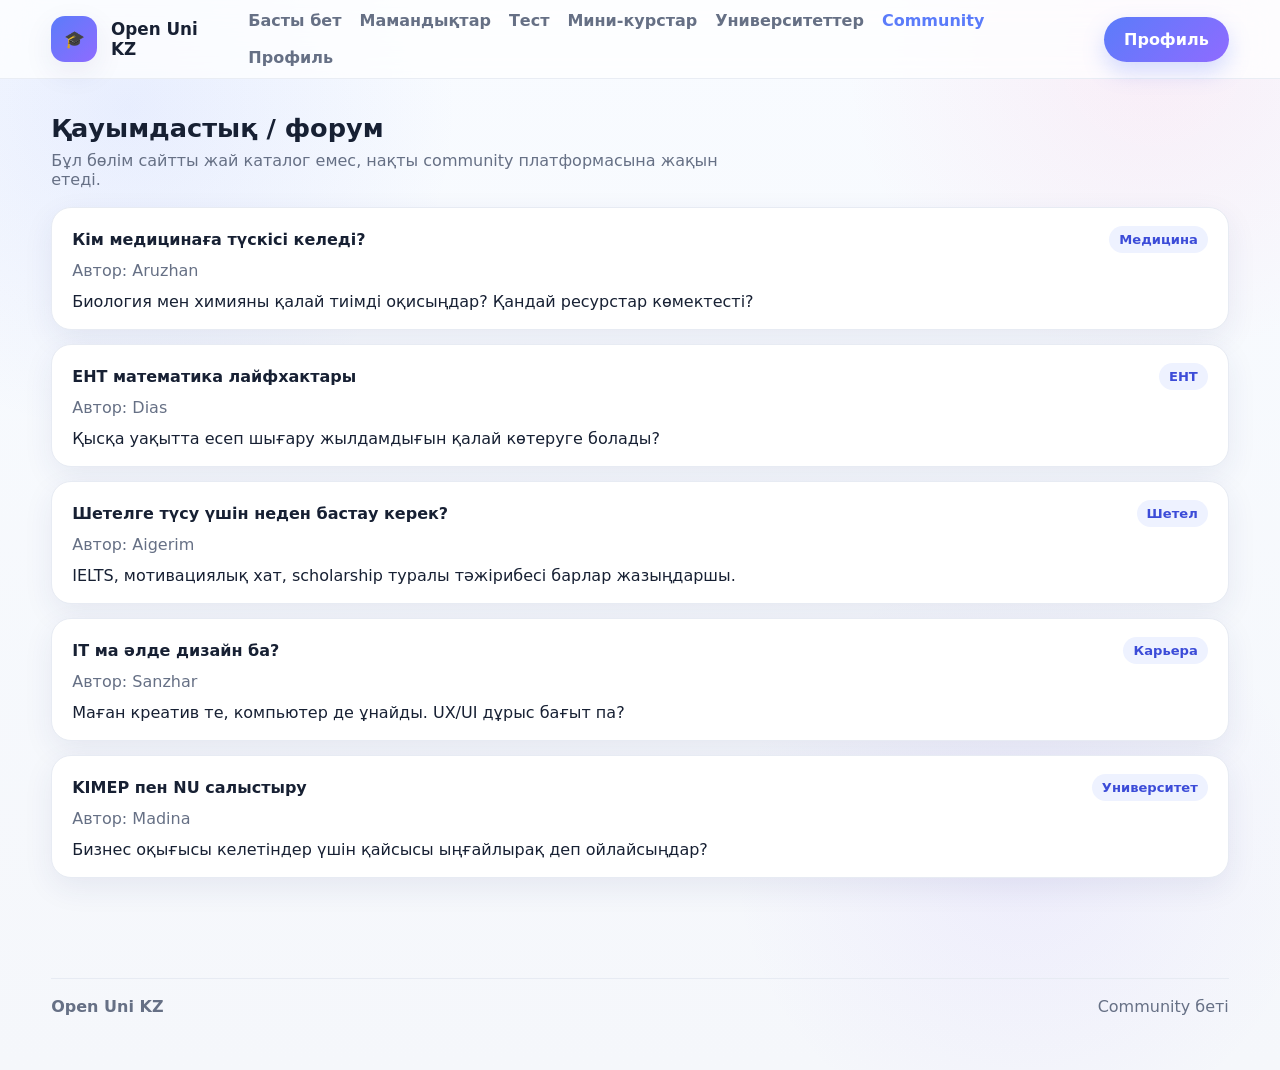
==== community.html @ 8b7a1eb0 "Create community.html" ====
<!DOCTYPE html>
<html lang="kk">
<head>
  <meta charset="UTF-8">
  <meta name="viewport" content="width=device-width, initial-scale=1.0">
  <title>Community | Open Uni KZ</title>
  <link rel="stylesheet" href="css/style.css">
</head>
<body>
  <header class="topbar">
    <div class="container nav">
      <a href="index.html" class="logo">
        <div class="logo-badge">🎓</div>
        <div>Open Uni KZ</div>
      </a>
      <nav class="nav-links">
        <a href="index.html">Басты бет</a>
        <a href="professions.html">Мамандықтар</a>
        <a href="quiz.html">Тест</a>
        <a href="courses.html">Мини-курстар</a>
        <a href="universities.html">Университеттер</a>
        <a href="community.html">Community</a>
        <a href="profile.html">Профиль</a>
      </nav>
      <a class="btn btn-primary" href="profile.html">Профиль</a>
    </div>
  </header>

  <main class="page">
    <section class="container">
      <div class="section-head reveal">
        <div>
          <h2>Қауымдастық / форум</h2>
          <p>Бұл бөлім сайтты жай каталог емес, нақты community платформасына жақын етеді.</p>
        </div>
      </div>
      <div id="communityList" class="community-list"></div>
    </section>
  </main>

  <footer class="footer">
    <div class="container footer-box">
      <div><strong>Open Uni KZ</strong></div>
      <div>Community беті</div>
    </div>
  </footer>

  <script src="js/data.js"></script>
  <script src="js/main.js"></script>
</body>
</html>
---- css/style.css ----
:root{
  --bg:#f5f7fb;
  --bg-2:#eef3ff;
  --surface:#ffffffcc;
  --surface-solid:#ffffff;
  --text:#172033;
  --muted:#667085;
  --line:#e7ebf3;
  --brand:#5b7cfa;
  --brand-2:#8f6bff;
  --accent:#ff7ab6;
  --success:#18b67a;
  --warning:#ffb648;
  --danger:#ff6b6b;
  --shadow:0 10px 30px rgba(34,55,110,.08);
  --shadow-lg:0 20px 50px rgba(40,70,140,.12);
  --radius-xl:28px;
  --radius-lg:22px;
  --radius-md:16px;
  --radius-sm:12px;
}

*{box-sizing:border-box}
html{scroll-behavior:smooth}
body{
  margin:0;
  font-family:Inter, ui-sans-serif, system-ui, -apple-system, Segoe UI, Roboto, Arial, sans-serif;
  color:var(--text);
  background:
    radial-gradient(circle at 10% 10%, rgba(91,124,250,.10), transparent 22%),
    radial-gradient(circle at 90% 5%, rgba(255,122,182,.10), transparent 20%),
    radial-gradient(circle at 80% 80%, rgba(143,107,255,.08), transparent 22%),
    linear-gradient(180deg, #f8fbff 0%, #f5f7fb 100%);
}

a{text-decoration:none;color:inherit}
img{max-width:100%;display:block}
button,input,select,textarea{font:inherit}

.container{
  width:min(1200px, 92%);
  margin:0 auto;
}

.topbar{
  position:sticky;
  top:0;
  z-index:100;
  backdrop-filter:blur(16px);
  background:rgba(255,255,255,.72);
  border-bottom:1px solid rgba(231,235,243,.9);
}

.nav{
  min-height:78px;
  display:flex;
  align-items:center;
  justify-content:space-between;
  gap:20px;
}

.logo{
  display:flex;
  align-items:center;
  gap:14px;
  font-weight:800;
  font-size:1.05rem;
}
.logo-badge{
  width:46px;
  height:46px;
  border-radius:14px;
  display:grid;
  place-items:center;
  color:#fff;
  background:linear-gradient(135deg,var(--brand),var(--brand-2));
  box-shadow:var(--shadow);
}

.nav-links{
  display:flex;
  gap:18px;
  flex-wrap:wrap;
}
.nav-links a{
  color:var(--muted);
  font-weight:600;
  transition:.2s ease;
}
.nav-links a:hover,
.nav-links a.active{
  color:var(--brand);
}

.btn{
  border:none;
  cursor:pointer;
  border-radius:999px;
  padding:13px 20px;
  font-weight:700;
  transition:.22s ease;
  display:inline-flex;
  align-items:center;
  justify-content:center;
  gap:10px;
}
.btn:hover{transform:translateY(-1px)}
.btn-primary{
  color:#fff;
  background:linear-gradient(135deg,var(--brand),var(--brand-2));
  box-shadow:0 10px 22px rgba(91,124,250,.26);
}
.btn-secondary{
  color:var(--text);
  background:#fff;
  border:1px solid var(--line);
}
.btn-ghost{
  color:var(--brand);
  background:#eef2ff;
}

.page{
  padding:34px 0 64px;
}

.hero{
  padding:48px 0 26px;
}
.hero-grid{
  display:grid;
  grid-template-columns:1.2fr .95fr;
  gap:22px;
  align-items:stretch;
}
.panel{
  background:var(--surface);
  backdrop-filter:blur(16px);
  border:1px solid rgba(255,255,255,.9);
  border-radius:var(--radius-xl);
  box-shadow:var(--shadow);
}
.hero-card{
  padding:34px;
}
.eyebrow{
  display:inline-flex;
  align-items:center;
  gap:8px;
  padding:9px 14px;
  border-radius:999px;
  border:1px solid var(--line);
  background:#fff;
  color:var(--brand);
  font-weight:800;
  margin-bottom:18px;
}
.hero h1{
  margin:0 0 14px;
  font-size:clamp(2rem, 5vw, 4rem);
  line-height:1.04;
}
.gradient-text{
  background:linear-gradient(90deg,var(--brand),var(--accent));
  -webkit-background-clip:text;
  background-clip:text;
  color:transparent;
}
.hero p{
  margin:0 0 22px;
  color:var(--muted);
  font-size:1.04rem;
  max-width:62ch;
}
.hero-actions{
  display:flex;
  gap:12px;
  flex-wrap:wrap;
  margin-bottom:26px;
}
.stats{
  display:grid;
  grid-template-columns:repeat(4,1fr);
  gap:12px;
}
.stat{
  padding:18px 16px;
  border-radius:18px;
  background:#fff;
  border:1px solid var(--line);
  text-align:center;
}
.stat strong{
  display:block;
  font-size:1.32rem;
  color:var(--brand);
  margin-bottom:4px;
}
.stat span{
  color:var(--muted);
  font-size:.94rem;
}

.hero-side{
  display:grid;
  gap:18px;
}
.side-card{
  padding:24px;
}
.side-card h3{
  margin:0 0 10px;
  font-size:1.1rem;
}
.side-card p{
  margin:0;
  color:var(--muted);
}
.quick-search{
  margin-top:14px;
  display:flex;
  gap:10px;
  align-items:center;
  padding:12px 14px;
  border-radius:16px;
  background:#fff;
  border:1px solid var(--line);
}
.quick-search input{
  width:100%;
  border:none;
  outline:none;
  background:transparent;
}
.chips{
  margin-top:14px;
  display:flex;
  gap:8px;
  flex-wrap:wrap;
}
.chip{
  padding:8px 12px;
  border-radius:999px;
  background:#eef2ff;
  color:#3c4cd8;
  font-weight:700;
  font-size:.88rem;
}

.section{
  padding:26px 0;
}
.section-head{
  margin-bottom:18px;
  display:flex;
  align-items:end;
  justify-content:space-between;
  gap:18px;
  flex-wrap:wrap;
}
.section-head h2{
  margin:0 0 8px;
  font-size:clamp(1.5rem, 2vw, 2.2rem);
}
.section-head p{
  margin:0;
  color:var(--muted);
  max-width:68ch;
}

.grid{
  display:grid;
  gap:18px;
}
.grid-2{grid-template-columns:repeat(2,1fr)}
.grid-3{grid-template-columns:repeat(3,1fr)}
.grid-4{grid-template-columns:repeat(4,1fr)}

.card{
  background:var(--surface-solid);
  border:1px solid var(--line);
  border-radius:24px;
  padding:22px;
  box-shadow:var(--shadow);
  transition:.25s ease;
}
.card:hover{
  transform:translateY(-4px);
  box-shadow:var(--shadow-lg);
}
.icon{
  width:56px;
  height:56px;
  border-radius:18px;
  display:grid;
  place-items:center;
  font-size:1.4rem;
  color:#fff;
  background:linear-gradient(135deg,var(--brand),var(--brand-2));
  margin-bottom:14px;
}
.card h3{
  margin:0 0 8px;
}
.card p{
  margin:0;
  color:var(--muted);
}
.meta{
  margin:14px 0 0;
  display:flex;
  gap:8px;
  flex-wrap:wrap;
}
.pill{
  padding:7px 11px;
  border-radius:999px;
  background:#f4f6fb;
  font-size:.84rem;
  font-weight:700;
  color:#475467;
}

.toolbar{
  display:flex;
  gap:12px;
  flex-wrap:wrap;
  margin:18px 0 22px;
}
.input,
.select{
  min-height:48px;
  padding:12px 14px;
  border-radius:14px;
  border:1px solid var(--line);
  background:#fff;
  color:var(--text);
  outline:none;
}
.input{min-width:250px; flex:1}
.select{min-width:180px}

.catalog{
  display:grid;
  grid-template-columns:repeat(3,1fr);
  gap:18px;
}
.prof-card{
  position:relative;
  overflow:hidden;
}
.favorite-btn{
  position:absolute;
  top:16px;
  right:16px;
  width:42px;
  height:42px;
  border:none;
  border-radius:50%;
  cursor:pointer;
  background:#fff;
  box-shadow:var(--shadow);
  font-size:1.05rem;
}
.favorite-btn.active{
  background:#ffe7f2;
}
.salary{
  margin-top:10px;
  font-weight:800;
  color:var(--success);
}
.actions{
  margin-top:18px;
  display:flex;
  gap:10px;
  flex-wrap:wrap;
}

.modal{
  position:fixed;
  inset:0;
  background:rgba(17,24,39,.38);
  display:none;
  align-items:center;
  justify-content:center;
  padding:18px;
  z-index:200;
}
.modal.show{display:flex}
.modal-box{
  width:min(760px, 100%);
  background:#fff;
  border-radius:28px;
  padding:28px;
  box-shadow:var(--shadow-lg);
  border:1px solid var(--line);
}
.modal-box h2{margin-top:0}
.modal-grid{
  display:grid;
  grid-template-columns:1fr 1fr;
  gap:16px;
}
.list{
  margin:0;
  padding-left:18px;
  color:var(--muted);
}
.list li{margin:6px 0}

.form-shell{
  max-width:860px;
  margin:0 auto;
}
.form-card{
  background:#fff;
  border:1px solid var(--line);
  border-radius:28px;
  box-shadow:var(--shadow);
  overflow:hidden;
}
.form-top{
  height:12px;
  background:linear-gradient(90deg,var(--brand),var(--accent),var(--brand-2));
}
.form-body{
  padding:26px;
}
.form-body h1{
  margin:0 0 8px;
  font-size:2rem;
}
.form-body p{
  margin:0;
  color:var(--muted);
}
.progress{
  margin:18px 0 22px;
  height:10px;
  border-radius:999px;
  background:#edf1f8;
  overflow:hidden;
}
.progress-bar{
  height:100%;
  width:0%;
  background:linear-gradient(90deg,var(--brand),var(--brand-2));
  transition:.25s ease;
}
.q-card{
  background:#fff;
  border:1px solid var(--line);
  border-radius:22px;
  padding:22px;
  box-shadow:var(--shadow);
  margin-bottom:16px;
}
.q-title{
  margin:0 0 14px;
  font-size:1.08rem;
}
.options{
  display:grid;
  gap:10px;
}
.option{
  display:flex;
  align-items:flex-start;
  gap:10px;
  padding:12px 14px;
  border-radius:14px;
  border:1px solid var(--line);
  transition:.2s ease;
}
.option:hover{
  background:#fafbff;
  border-color:#d9e0f4;
}
.result-card{
  margin-top:18px;
  background:linear-gradient(135deg,#eef2ff,#fff4fb);
  border:1px solid #e5dffc;
  border-radius:24px;
  padding:24px;
}

.course-grid{
  display:grid;
  grid-template-columns:repeat(3,1fr);
  gap:18px;
}
.course-card a{
  display:inline-flex;
  margin-top:14px;
}

.uni-grid{
  display:grid;
  grid-template-columns:repeat(3,1fr);
  gap:18px;
}
.rank{
  display:inline-flex;
  align-items:center;
  justify-content:center;
  min-width:54px;
  height:54px;
  border-radius:18px;
  background:linear-gradient(135deg,#ffb648,#ff7ab6);
  color:#fff;
  font-weight:900;
}
.map-card{
  overflow:hidden;
  padding:0;
}
#map{
  width:100%;
  height:520px;
  border-radius:24px;
}
.leaflet-container{
  border-radius:24px;
}

.community-list{
  display:grid;
  gap:14px;
}
.post{
  background:#fff;
  border:1px solid var(--line);
  border-radius:20px;
  padding:18px 20px;
  box-shadow:var(--shadow);
}
.post-head{
  display:flex;
  align-items:center;
  justify-content:space-between;
  gap:12px;
  margin-bottom:8px;
}
.badge{
  padding:6px 10px;
  border-radius:999px;
  background:#eef2ff;
  color:#3c4cd8;
  font-size:.82rem;
  font-weight:800;
}

.profile-box{
  display:grid;
  grid-template-columns:1fr 1fr;
  gap:18px;
}
.empty{
  color:var(--muted);
}

.footer{
  padding:36px 0 54px;
  color:var(--muted);
}
.footer-box{
  border-top:1px solid var(--line);
  padding-top:18px;
  display:flex;
  justify-content:space-between;
  gap:16px;
  flex-wrap:wrap;
}

.reveal{
  opacity:0;
  transform:translateY(18px);
  transition:.7s ease;
}
.reveal.show{
  opacity:1;
  transform:translateY(0);
}

@media (max-width: 1100px){
  .hero-grid,.grid-4,.grid-3,.catalog,.uni-grid,.course-grid,.profile-box,.modal-grid{
    grid-template-columns:1fr 1fr;
  }
  .stats{grid-template-columns:repeat(2,1fr)}
}

@media (max-width: 720px){
  .nav{
    padding:10px 0;
    align-items:flex-start;
    flex-direction:column;
  }
  .hero-grid,.grid-4,.grid-3,.catalog,.uni-grid,.course-grid,.profile-box,.grid-2,.modal-grid{
    grid-template-columns:1fr;
  }
  .hero-card,.side-card,.card,.form-body,.q-card,.modal-box{
    padding:20px;
  }
  .stats{grid-template-columns:1fr}
  .hero{
    padding-top:28px;
  }
  .hero h1{
    font-size:2.25rem;
  }
  .toolbar{
    flex-direction:column;
  }
  .input,.select{
    width:100%;
    min-width:unset;
  }
}
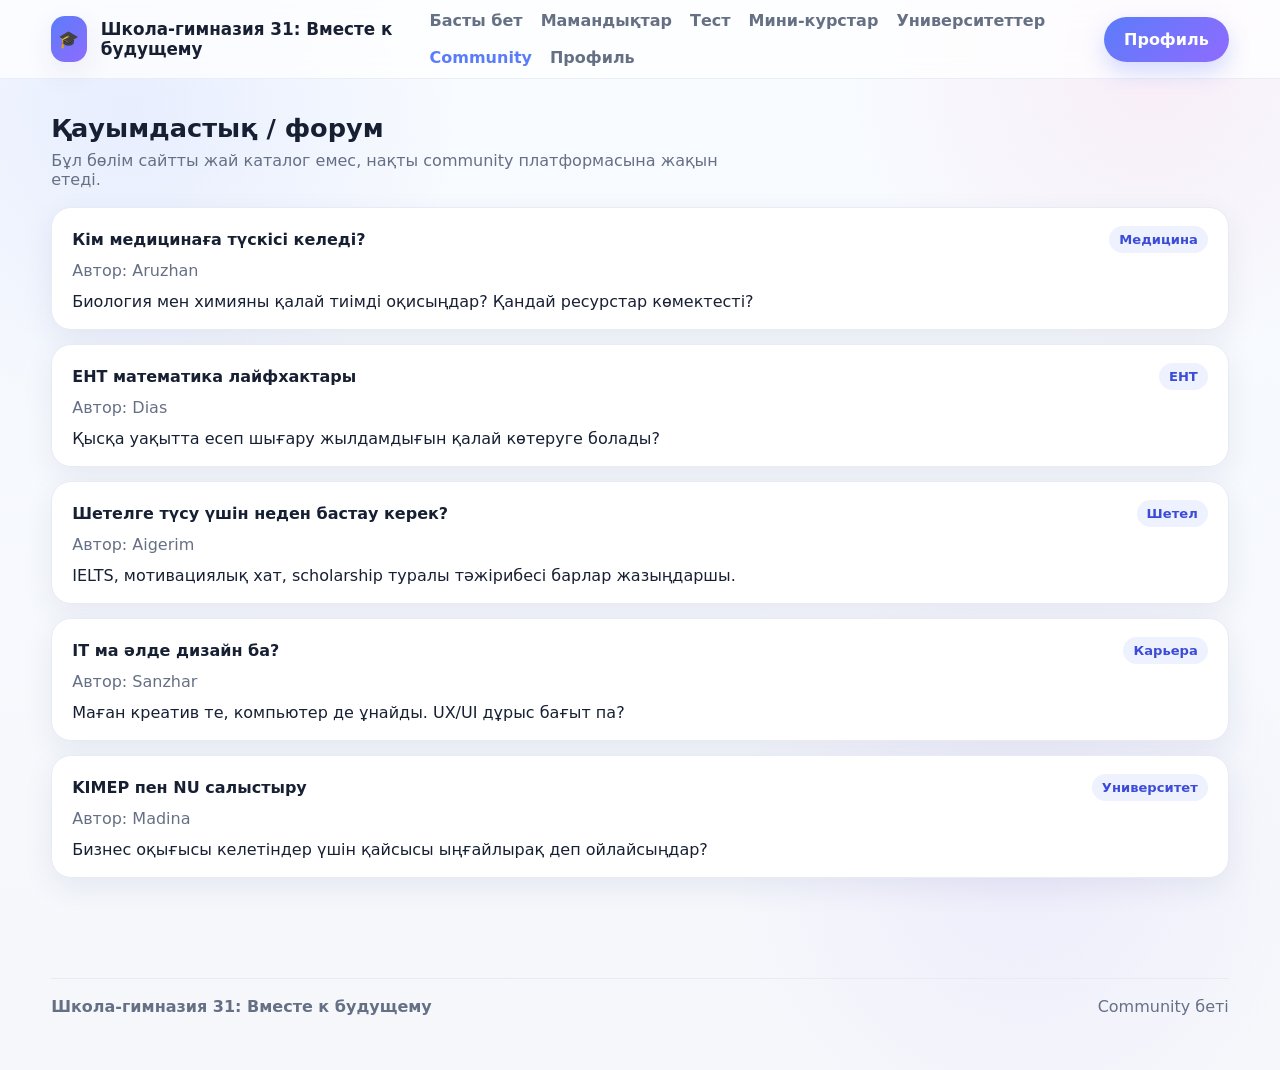
==== commit 10187b21: "Update community.html" ====
--- a/community.html
+++ b/community.html
@@ -3,7 +3,7 @@
 <head>
   <meta charset="UTF-8">
   <meta name="viewport" content="width=device-width, initial-scale=1.0">
-  <title>Community | Open Uni KZ</title>
+  <title>Community | Школа-гимназия 31: Вместе к будущему </title>
   <link rel="stylesheet" href="css/style.css">
 </head>
 <body>
@@ -11,7 +11,7 @@
     <div class="container nav">
       <a href="index.html" class="logo">
         <div class="logo-badge">🎓</div>
-        <div>Open Uni KZ</div>
+        <div>Школа-гимназия 31: Вместе к будущему</div>
       </a>
       <nav class="nav-links">
         <a href="index.html">Басты бет</a>
@@ -40,7 +40,7 @@
 
   <footer class="footer">
     <div class="container footer-box">
-      <div><strong>Open Uni KZ</strong></div>
+      <div><strong>Школа-гимназия 31: Вместе к будущему</strong></div>
       <div>Community беті</div>
     </div>
   </footer>
